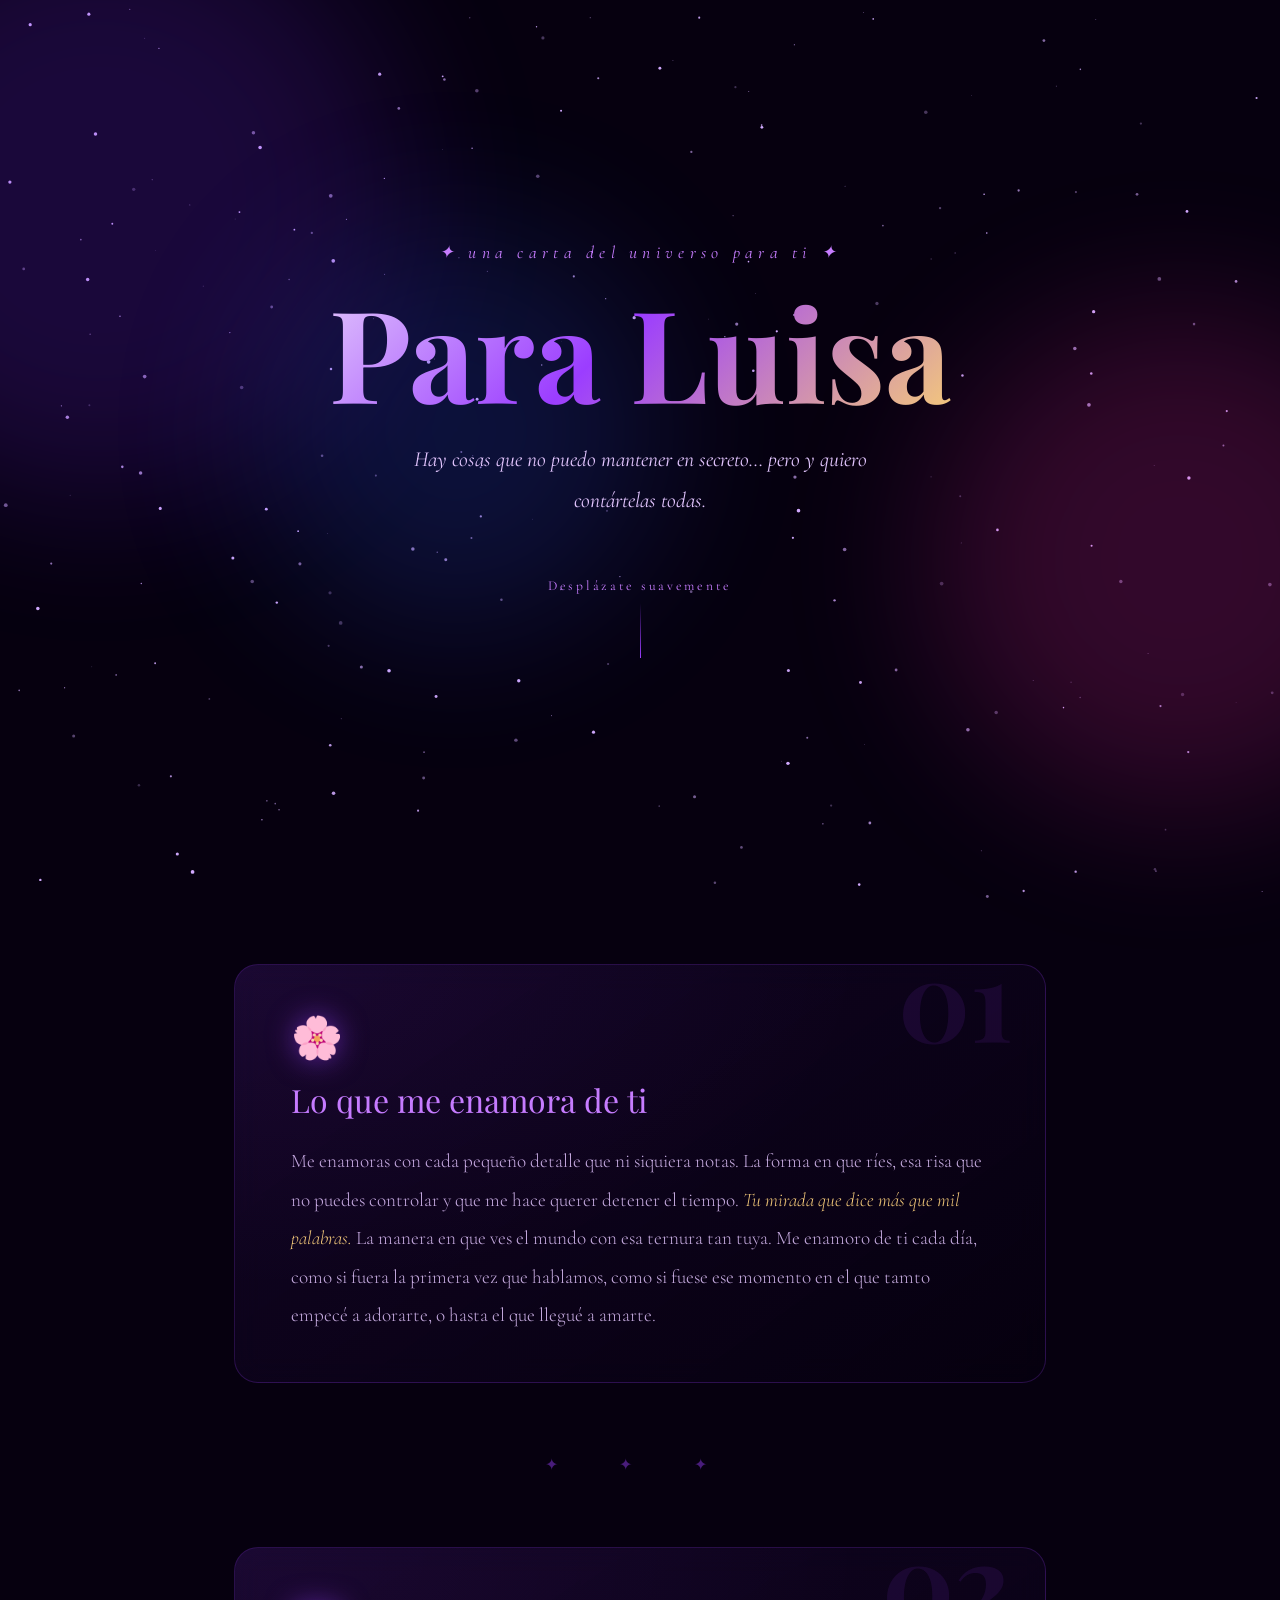
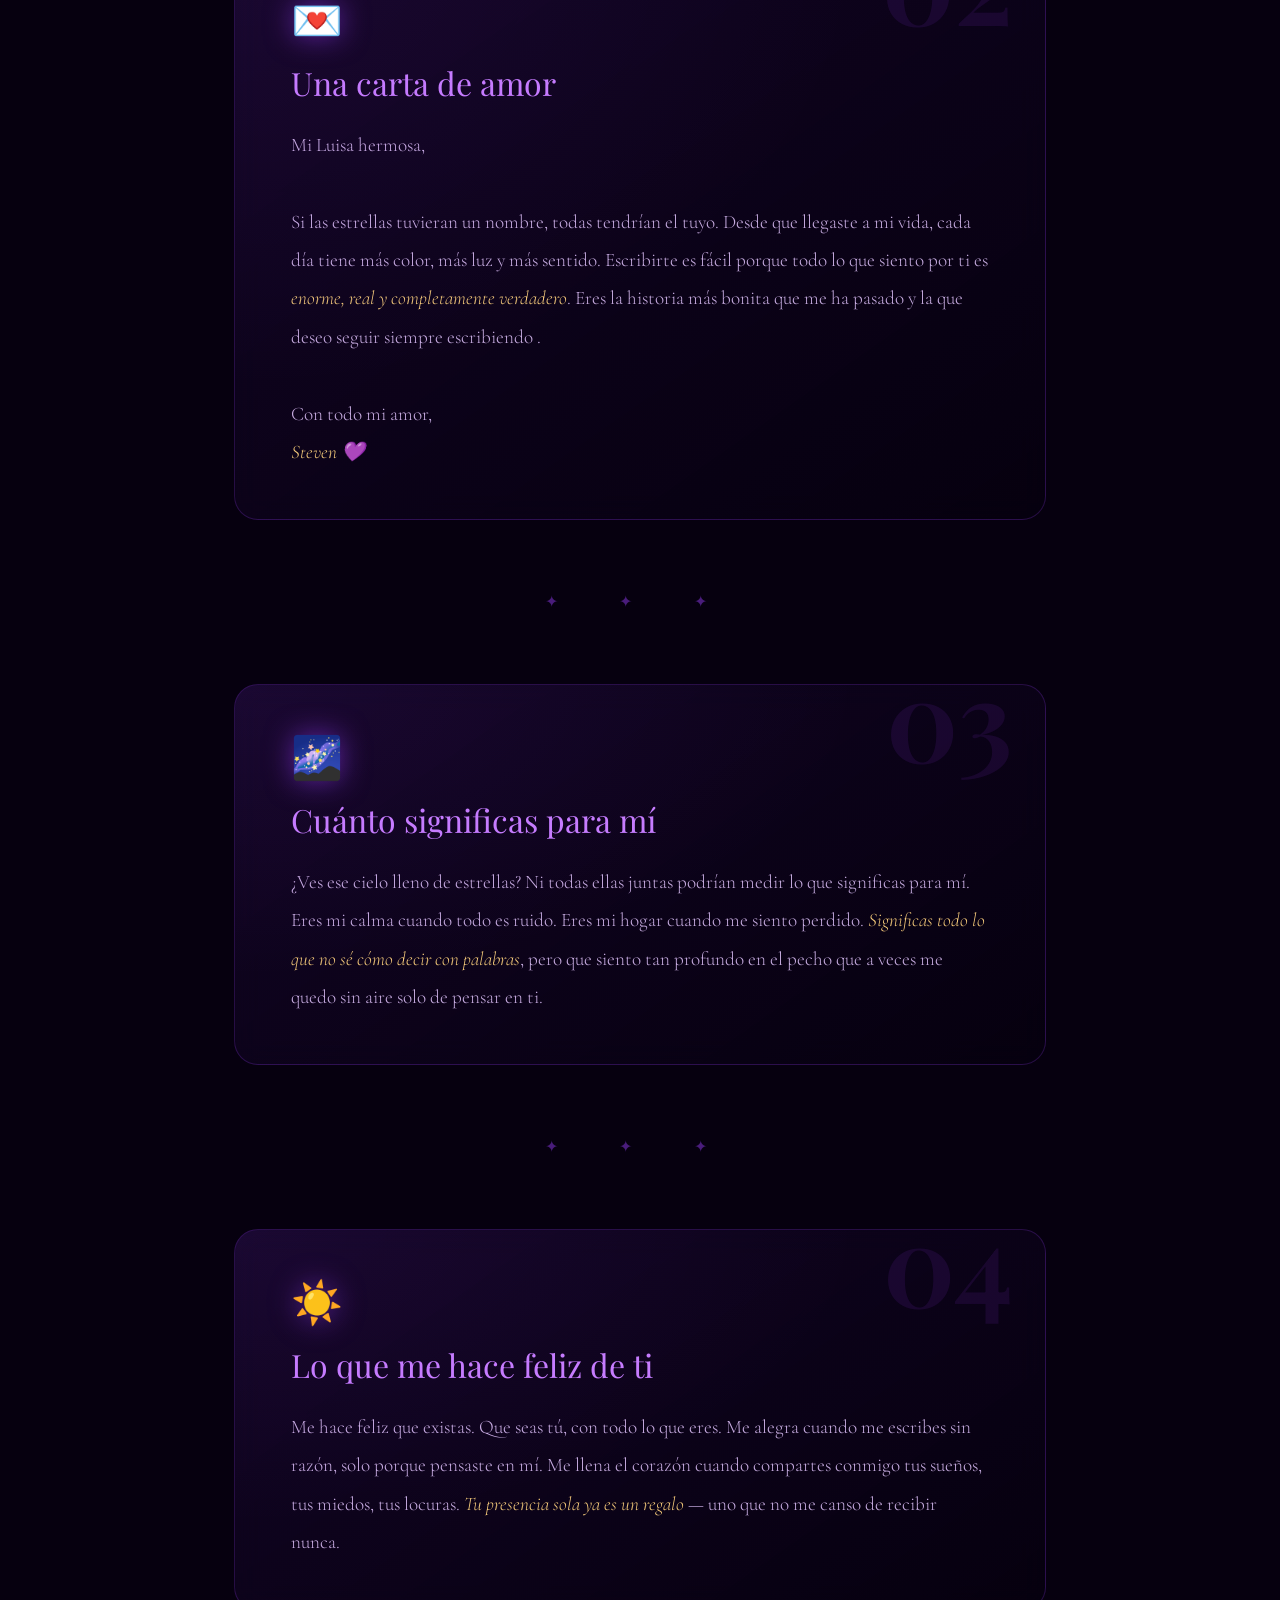
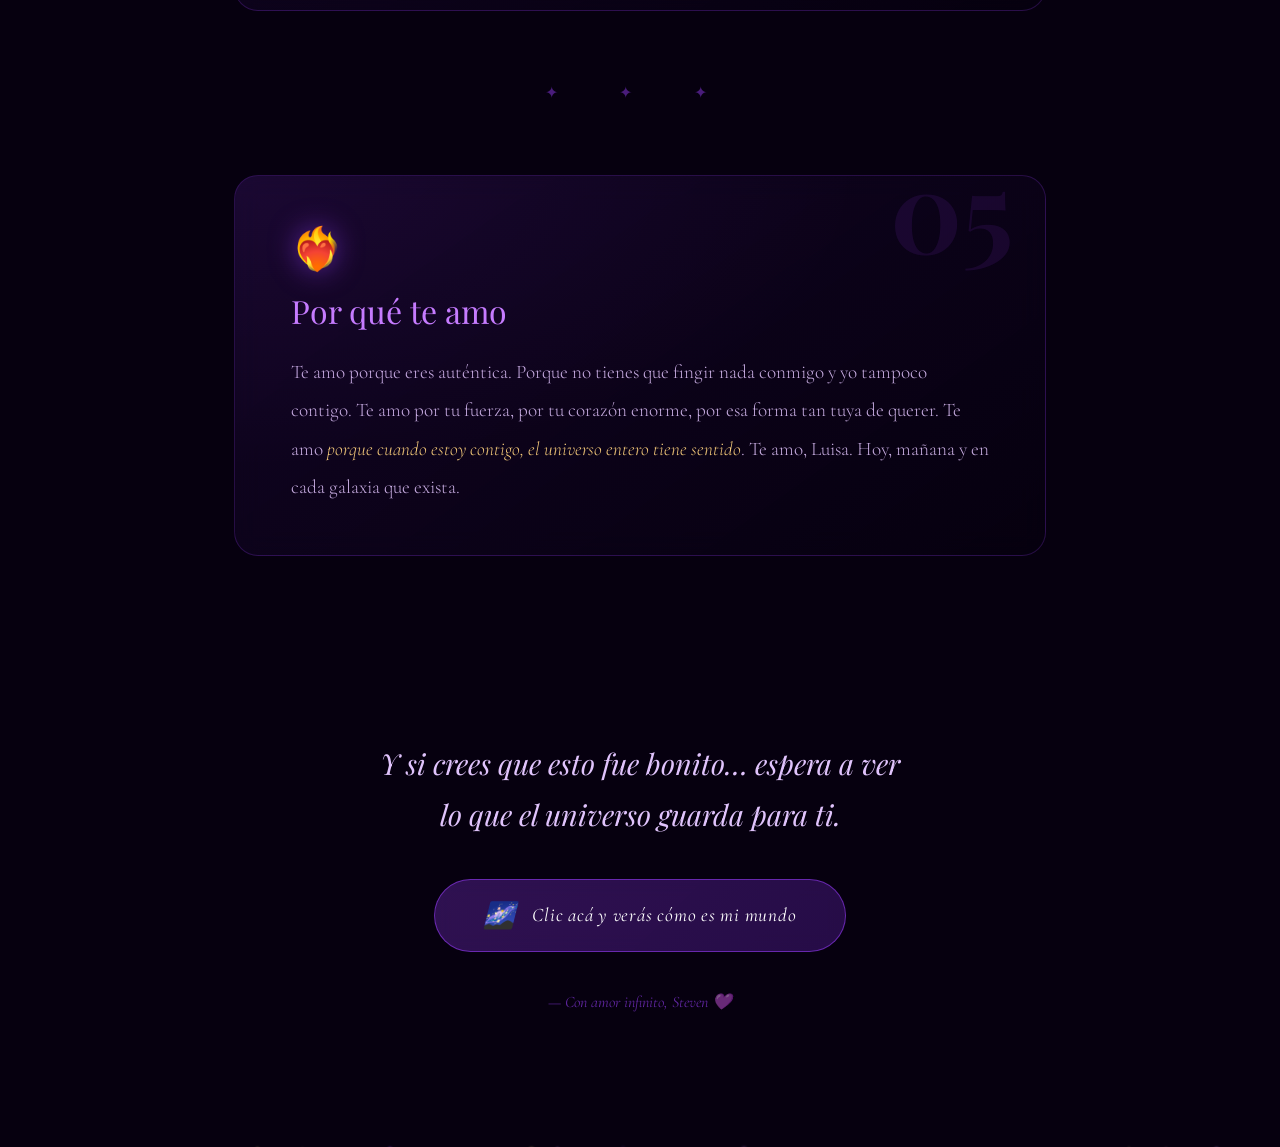
==== index.html @ 6d0cc4db "Rename index.html.html to index.html" ====
<!DOCTYPE html>
<html lang="es">
<head>
  <meta charset="UTF-8" />
  <meta name="viewport" content="width=device-width, initial-scale=1.0" />
  <title>Para Luisa 💜</title>
  <link href="https://fonts.googleapis.com/css2?family=Playfair+Display:ital,wght@0,400;0,700;1,400&family=Cormorant+Garamond:ital,wght@0,300;0,400;1,300;1,400&display=swap" rel="stylesheet" />
  <style>
    :root {
      --bg: #06000f;
      --purple-deep: #1a0035;
      --purple-mid: #5b1fa3;
      --purple-glow: #9b3dff;
      --purple-light: #c77dff;
      --stardust: #e0c3fc;
      --gold: #f4c97a;
      --white: #ffffff;
    }

    * { margin: 0; padding: 0; box-sizing: border-box; }
    html { scroll-behavior: smooth; }

    body {
      background: var(--bg);
      font-family: 'Cormorant Garamond', serif;
      color: var(--white);
      overflow-x: hidden;
    }

    #starfield {
      position: fixed;
      inset: 0;
      z-index: 0;
      pointer-events: none;
    }

    .nebula {
      position: fixed;
      border-radius: 50%;
      filter: blur(80px);
      opacity: 0.18;
      pointer-events: none;
      z-index: 0;
    }
    .nebula-1 { width: 600px; height: 600px; background: #7b2fff; top: -100px; left: -200px; }
    .nebula-2 { width: 500px; height: 500px; background: #ff2faa; bottom: 10%; right: -150px; }
    .nebula-3 { width: 400px; height: 400px; background: #2f5fff; bottom: 30%; left: 20%; }

    /* ── HERO ── */
    #hero {
      position: relative;
      z-index: 10;
      min-height: 100vh;
      display: flex;
      flex-direction: column;
      align-items: center;
      justify-content: center;
      text-align: center;
      padding: 2rem;
    }

    .hero-eyebrow {
      font-style: italic;
      font-size: clamp(0.9rem, 2vw, 1.1rem);
      color: var(--purple-light);
      letter-spacing: 0.3em;
      margin-bottom: 1.5rem;
      opacity: 0;
      animation: fadeUp 1s ease forwards 0.3s;
    }

    .hero-title {
      font-family: 'Playfair Display', serif;
      font-size: clamp(3.5rem, 12vw, 8rem);
      font-weight: 700;
      line-height: 1;
      background: linear-gradient(135deg, #e0c3fc 0%, #9b3dff 45%, #f4c97a 100%);
      -webkit-background-clip: text;
      -webkit-text-fill-color: transparent;
      background-clip: text;
      margin-bottom: 1.5rem;
      opacity: 0;
      animation: fadeUp 1s ease forwards 0.6s;
    }

    .hero-subtitle {
      font-size: clamp(1rem, 2.5vw, 1.35rem);
      font-style: italic;
      color: var(--stardust);
      max-width: 500px;
      line-height: 1.9;
      opacity: 0;
      animation: fadeUp 1s ease forwards 0.9s;
    }

    .scroll-hint {
      margin-top: 3.5rem;
      display: flex;
      flex-direction: column;
      align-items: center;
      gap: 0.6rem;
      opacity: 0;
      animation: fadeUp 1s ease forwards 1.4s;
      color: var(--purple-light);
      font-size: 0.85rem;
      letter-spacing: 0.2em;
    }
    .scroll-hint .line {
      width: 1px;
      height: 55px;
      background: linear-gradient(to bottom, transparent, var(--purple-glow));
      animation: linePulse 2s ease-in-out infinite;
    }
    @keyframes linePulse {
      0%, 100% { opacity: 0.5; transform: scaleY(1); }
      50% { opacity: 1; transform: scaleY(1.15); }
    }

    /* ── PASILLO ── */
    #hallway {
      position: relative;
      z-index: 10;
      padding: 4rem 1.5rem 6rem;
      max-width: 860px;
      margin: 0 auto;
      display: flex;
      flex-direction: column;
      gap: 4.5rem;
    }

    .card-wrapper {
      opacity: 0;
      transform: translateY(60px);
      transition: opacity 0.85s ease, transform 0.85s ease;
    }
    .card-wrapper.visible { opacity: 1; transform: translateY(0); }

    .card {
      position: relative;
      background: linear-gradient(145deg, rgba(91,31,163,0.14), rgba(6,0,15,0.85));
      border: 1px solid rgba(155,61,255,0.22);
      border-radius: 24px;
      padding: 3rem 3.5rem 3rem;
      backdrop-filter: blur(14px);
      overflow: hidden;
      transition: transform 0.4s ease, box-shadow 0.4s ease;
    }
    .card:hover {
      transform: translateY(-7px);
      box-shadow: 0 24px 64px rgba(155,61,255,0.22);
    }
    .card::before {
      content: '';
      position: absolute;
      inset: 0;
      background: radial-gradient(ellipse at top left, rgba(155,61,255,0.07), transparent 55%);
      pointer-events: none;
    }

    .card-number {
      font-family: 'Playfair Display', serif;
      font-size: 7rem;
      font-weight: 700;
      color: rgba(155,61,255,0.1);
      position: absolute;
      top: -1.5rem;
      right: 2rem;
      line-height: 1;
      user-select: none;
    }

    .card-icon {
      font-size: 2.6rem;
      margin-bottom: 1rem;
      display: block;
      filter: drop-shadow(0 0 14px rgba(155,61,255,0.55));
    }

    .card-title {
      font-family: 'Playfair Display', serif;
      font-size: clamp(1.4rem, 4vw, 2rem);
      font-weight: 400;
      color: var(--purple-light);
      margin-bottom: 1.4rem;
      line-height: 1.25;
    }

    .card-body {
      font-size: clamp(1rem, 2.5vw, 1.2rem);
      font-weight: 300;
      line-height: 2;
      color: rgba(224,195,252,0.88);
    }
    .card-body em {
      font-style: italic;
      color: var(--gold);
    }

    /* separador */
    .star-sep {
      text-align: center;
      font-size: 1rem;
      color: rgba(155,61,255,0.45);
      letter-spacing: 1.8rem;
      opacity: 0;
      transition: opacity 0.9s ease;
    }
    .star-sep.visible { opacity: 1; }

    /* ── PORTAL ── */
    #portal {
      position: relative;
      z-index: 10;
      min-height: 55vh;
      display: flex;
      flex-direction: column;
      align-items: center;
      justify-content: center;
      text-align: center;
      padding: 4rem 2rem 7rem;
      gap: 2.5rem;
    }

    .portal-tagline {
      font-family: 'Playfair Display', serif;
      font-size: clamp(1.2rem, 3.5vw, 1.8rem);
      font-style: italic;
      color: var(--stardust);
      max-width: 520px;
      line-height: 1.75;
      opacity: 0;
      transition: opacity 0.9s ease, transform 0.9s ease;
      transform: translateY(24px);
    }
    .portal-tagline.visible { opacity: 1; transform: translateY(0); }

    .portal-btn {
      display: inline-flex;
      align-items: center;
      gap: 1rem;
      padding: 1.25rem 3rem;
      background: linear-gradient(135deg, rgba(155,61,255,0.28), rgba(91,31,163,0.38));
      border: 1.5px solid rgba(155,61,255,0.55);
      border-radius: 100px;
      color: var(--white);
      font-family: 'Cormorant Garamond', serif;
      font-size: 1.2rem;
      font-style: italic;
      letter-spacing: 0.04em;
      text-decoration: none;
      backdrop-filter: blur(10px);
      cursor: pointer;
      position: relative;
      overflow: hidden;
      opacity: 0;
      transition: opacity 0.9s ease 0.3s, transform 0.9s ease 0.3s, box-shadow 0.4s ease;
      transform: translateY(24px);
    }
    .portal-btn.visible {
      opacity: 1;
      transform: translateY(0);
    }
    .portal-btn:hover {
      box-shadow: 0 0 48px rgba(155,61,255,0.5), 0 0 90px rgba(155,61,255,0.18);
      border-color: rgba(199,125,255,0.85);
      transform: scale(1.04);
    }
    .portal-btn .icon {
      font-size: 1.6rem;
      animation: floatIcon 3s ease-in-out infinite;
    }
    @keyframes floatIcon {
      0%, 100% { transform: translateY(0); }
      50% { transform: translateY(-5px); }
    }

    .firma {
      font-style: italic;
      font-size: 1rem;
      color: rgba(155,61,255,0.6);
      opacity: 0;
      transition: opacity 0.9s ease 0.6s;
    }
    .firma.visible { opacity: 1; }

    /* ── ANIMATIONS ── */
    @keyframes fadeUp {
      from { opacity: 0; transform: translateY(24px); }
      to   { opacity: 1; transform: translateY(0); }
    }

    /* partículas */
    .particle {
      position: fixed;
      pointer-events: none;
      z-index: 1;
      border-radius: 50%;
      animation: rise linear infinite;
    }
    @keyframes rise {
      0%   { transform: translateY(110vh) rotate(0deg);   opacity: 0; }
      8%   { opacity: 0.8; }
      90%  { opacity: 0.4; }
      100% { transform: translateY(-10vh) rotate(540deg); opacity: 0; }
    }

    @media (max-width: 600px) {
      .card { padding: 2rem 1.6rem; }
      .card-number { font-size: 4.5rem; }
    }
  </style>
</head>
<body>

  <canvas id="starfield"></canvas>
  <div class="nebula nebula-1"></div>
  <div class="nebula nebula-2"></div>
  <div class="nebula nebula-3"></div>

  <!-- HERO -->
  <section id="hero">
    <p class="hero-eyebrow">✦ una carta del universo para ti ✦</p>
    <h1 class="hero-title">Para Luisa</h1>
    <p class="hero-subtitle">Hay cosas que no puedo mantener en secreto… pero y quiero contártelas todas.</p>
    <div class="scroll-hint">
      <span>Desplázate suavemente</span>
      <div class="line"></div>
    </div>
  </section>

  <!-- PASILLO DE CARTITAS -->
  <section id="hallway">

    <div class="card-wrapper">
      <div class="card">
        <span class="card-number">01</span>
        <span class="card-icon">🌸</span>
        <h2 class="card-title">Lo que me enamora de ti</h2>
        <p class="card-body">
          Me enamoras con cada pequeño detalle que ni siquiera notas. La forma en que ríes, esa risa que no puedes controlar y que me hace querer detener el tiempo. <em>Tu mirada que dice más que mil palabras.</em> La manera en que ves el mundo con esa ternura tan tuya. Me enamoro de ti cada día, como si fuera la primera vez que hablamos, como si fuese ese momento en el que tamto empecé a adorarte, o hasta el que llegué a amarte.
        </p>
      </div>
    </div>

    <div class="star-sep">✦ ✦ ✦</div>

    <div class="card-wrapper">
      <div class="card">
        <span class="card-number">02</span>
        <span class="card-icon">💌</span>
        <h2 class="card-title">Una carta de amor</h2>
        <p class="card-body">
          Mi Luisa hermosa,<br><br>
          Si las estrellas tuvieran un nombre, todas tendrían el tuyo. Desde que llegaste a mi vida, cada día tiene más color, más luz y más sentido. Escribirte es fácil porque todo lo que siento por ti es <em>enorme, real y completamente verdadero</em>. Eres la historia más bonita que me ha pasado y la que deseo seguir siempre escribiendo .
          <br><br>
          Con todo mi amor,<br>
          <em>Steven 💜</em>
        </p>
      </div>
    </div>

    <div class="star-sep">✦ ✦ ✦</div>

    <div class="card-wrapper">
      <div class="card">
        <span class="card-number">03</span>
        <span class="card-icon">🌌</span>
        <h2 class="card-title">Cuánto significas para mí</h2>
        <p class="card-body">
          ¿Ves ese cielo lleno de estrellas? Ni todas ellas juntas podrían medir lo que significas para mí. Eres mi calma cuando todo es ruido. Eres mi hogar cuando me siento perdido. <em>Significas todo lo que no sé cómo decir con palabras</em>, pero que siento tan profundo en el pecho que a veces me quedo sin aire solo de pensar en ti.
        </p>
      </div>
    </div>

    <div class="star-sep">✦ ✦ ✦</div>

    <div class="card-wrapper">
      <div class="card">
        <span class="card-number">04</span>
        <span class="card-icon">☀️</span>
        <h2 class="card-title">Lo que me hace feliz de ti</h2>
        <p class="card-body">
          Me hace feliz que existas. Que seas tú, con todo lo que eres. Me alegra cuando me escribes sin razón, solo porque pensaste en mí. Me llena el corazón cuando compartes conmigo tus sueños, tus miedos, tus locuras. <em>Tu presencia sola ya es un regalo</em> — uno que no me canso de recibir nunca.
        </p>
      </div>
    </div>

    <div class="star-sep">✦ ✦ ✦</div>

    <div class="card-wrapper">
      <div class="card">
        <span class="card-number">05</span>
        <span class="card-icon">❤️‍🔥</span>
        <h2 class="card-title">Por qué te amo</h2>
        <p class="card-body">
          Te amo porque eres auténtica. Porque no tienes que fingir nada conmigo y yo tampoco contigo. Te amo por tu fuerza, por tu corazón enorme, por esa forma tan tuya de querer. Te amo <em>porque cuando estoy contigo, el universo entero tiene sentido</em>. Te amo, Luisa. Hoy, mañana y en cada galaxia que exista.
        </p>
      </div>
    </div>

  </section>

  <!-- PORTAL AL INDEX -->
  <section id="portal">
    <p class="portal-tagline">Y si crees que esto fue bonito… espera a ver lo que el universo guarda para ti.</p>
    <a href="index.html" class="portal-btn">
      <span class="icon">🌌</span>
      <span>Clic acá y verás cómo es mi mundo</span>
    </a>
    <p class="firma">— Con amor infinito, Steven 💜</p>
  </section>

  <script>
    // ── STARFIELD CANVAS ──
    const canvas = document.getElementById('starfield');
    const ctx = canvas.getContext('2d');

    function resize() { canvas.width = window.innerWidth; canvas.height = window.innerHeight; }
    resize();
    window.addEventListener('resize', resize);

    const stars = Array.from({ length: 230 }, () => ({
      x: Math.random() * window.innerWidth,
      y: Math.random() * window.innerHeight,
      r: Math.random() * 1.6 + 0.3,
      speed: Math.random() * 0.006 + 0.002,
      phase: Math.random() * Math.PI * 2
    }));

    function draw(t) {
      ctx.clearRect(0, 0, canvas.width, canvas.height);
      stars.forEach(s => {
        const a = 0.25 + 0.75 * Math.abs(Math.sin(t * 0.001 * s.speed * 160 + s.phase));
        ctx.beginPath();
        ctx.arc(s.x, s.y, s.r, 0, Math.PI * 2);
        ctx.fillStyle = `rgba(210,170,255,${a})`;
        ctx.fill();
      });
      requestAnimationFrame(draw);
    }
    requestAnimationFrame(draw);

    // ── PARTÍCULAS ──
    const colors = ['rgba(155,61,255,0.55)', 'rgba(199,125,255,0.45)', 'rgba(244,201,122,0.35)', 'rgba(255,100,200,0.3)'];
    for (let i = 0; i < 20; i++) {
      const p = document.createElement('div');
      p.className = 'particle';
      const sz = Math.random() * 4 + 1.5;
      p.style.cssText = `width:${sz}px;height:${sz}px;left:${Math.random()*100}vw;background:${colors[i%4]};animation-duration:${Math.random()*18+14}s;animation-delay:${Math.random()*18}s;filter:blur(${Math.random()*1.5}px)`;
      document.body.appendChild(p);
    }

    // ── SCROLL REVEAL ──
    const io = new IntersectionObserver(entries => {
      entries.forEach(e => { if (e.isIntersecting) e.target.classList.add('visible'); });
    }, { threshold: 0.15 });

    document.querySelectorAll('.card-wrapper, .star-sep').forEach(el => io.observe(el));

    const portalIo = new IntersectionObserver(entries => {
      entries.forEach(e => {
        if (e.isIntersecting) {
          document.querySelectorAll('.portal-tagline, .portal-btn, .firma').forEach(el => el.classList.add('visible'));
        }
      });
    }, { threshold: 0.2 });
    portalIo.observe(document.getElementById('portal'));

    // ── SHOOTING STARS ──
    function shoot() {
      const el = document.createElement('div');
      const len = 80 + Math.random() * 80;
      el.style.cssText = `position:fixed;top:${Math.random()*45}vh;left:${75+Math.random()*25}vw;width:${len}px;height:1px;background:linear-gradient(to left,rgba(255,255,255,0.9),transparent);z-index:2;pointer-events:none;border-radius:1px;transform:rotate(${-15-Math.random()*20}deg);opacity:0;transition:transform 0.9s ease,opacity 0.9s ease`;
      document.body.appendChild(el);
      requestAnimationFrame(() => {
        el.style.opacity = '1';
        el.style.transform += ' translateX(-55vw)';
        setTimeout(() => { el.style.opacity = '0'; setTimeout(() => el.remove(), 600); }, 700);
      });
    }
    setInterval(shoot, 5500);
  </script>
</body>
</html>
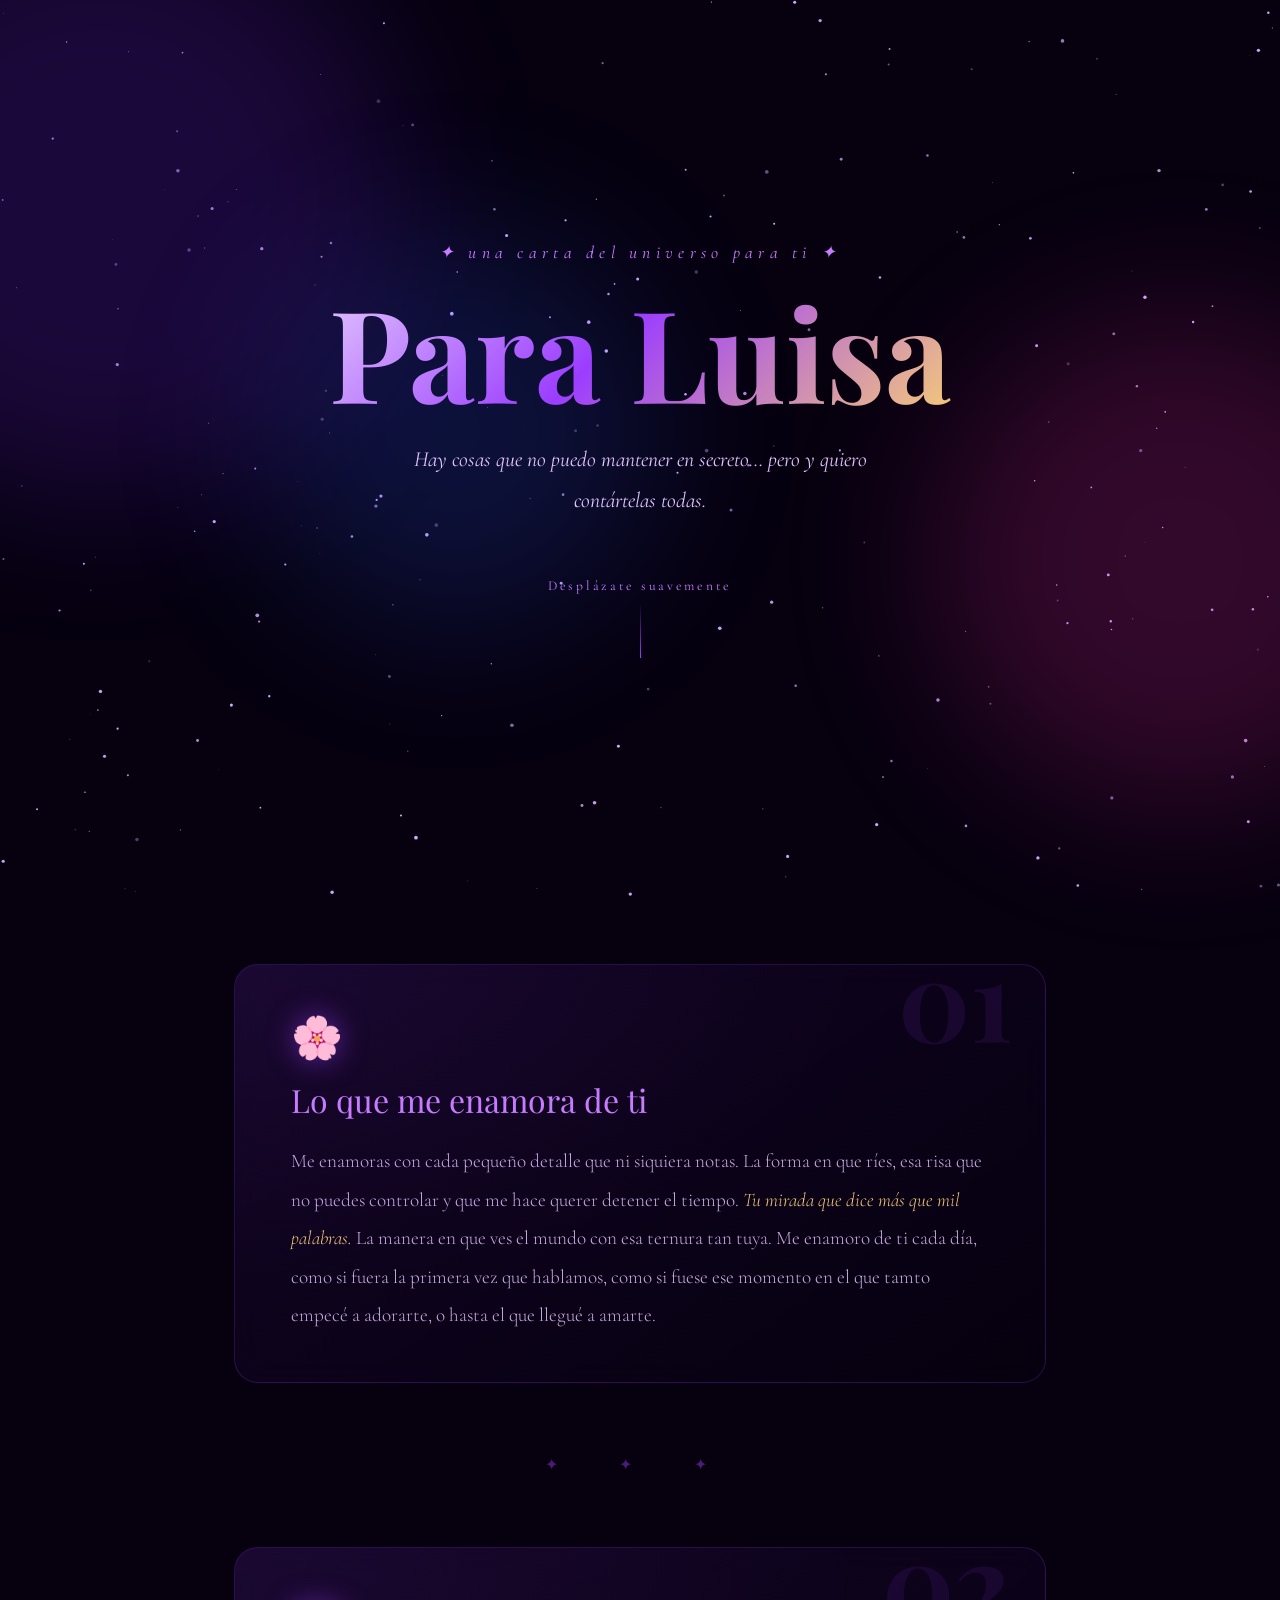
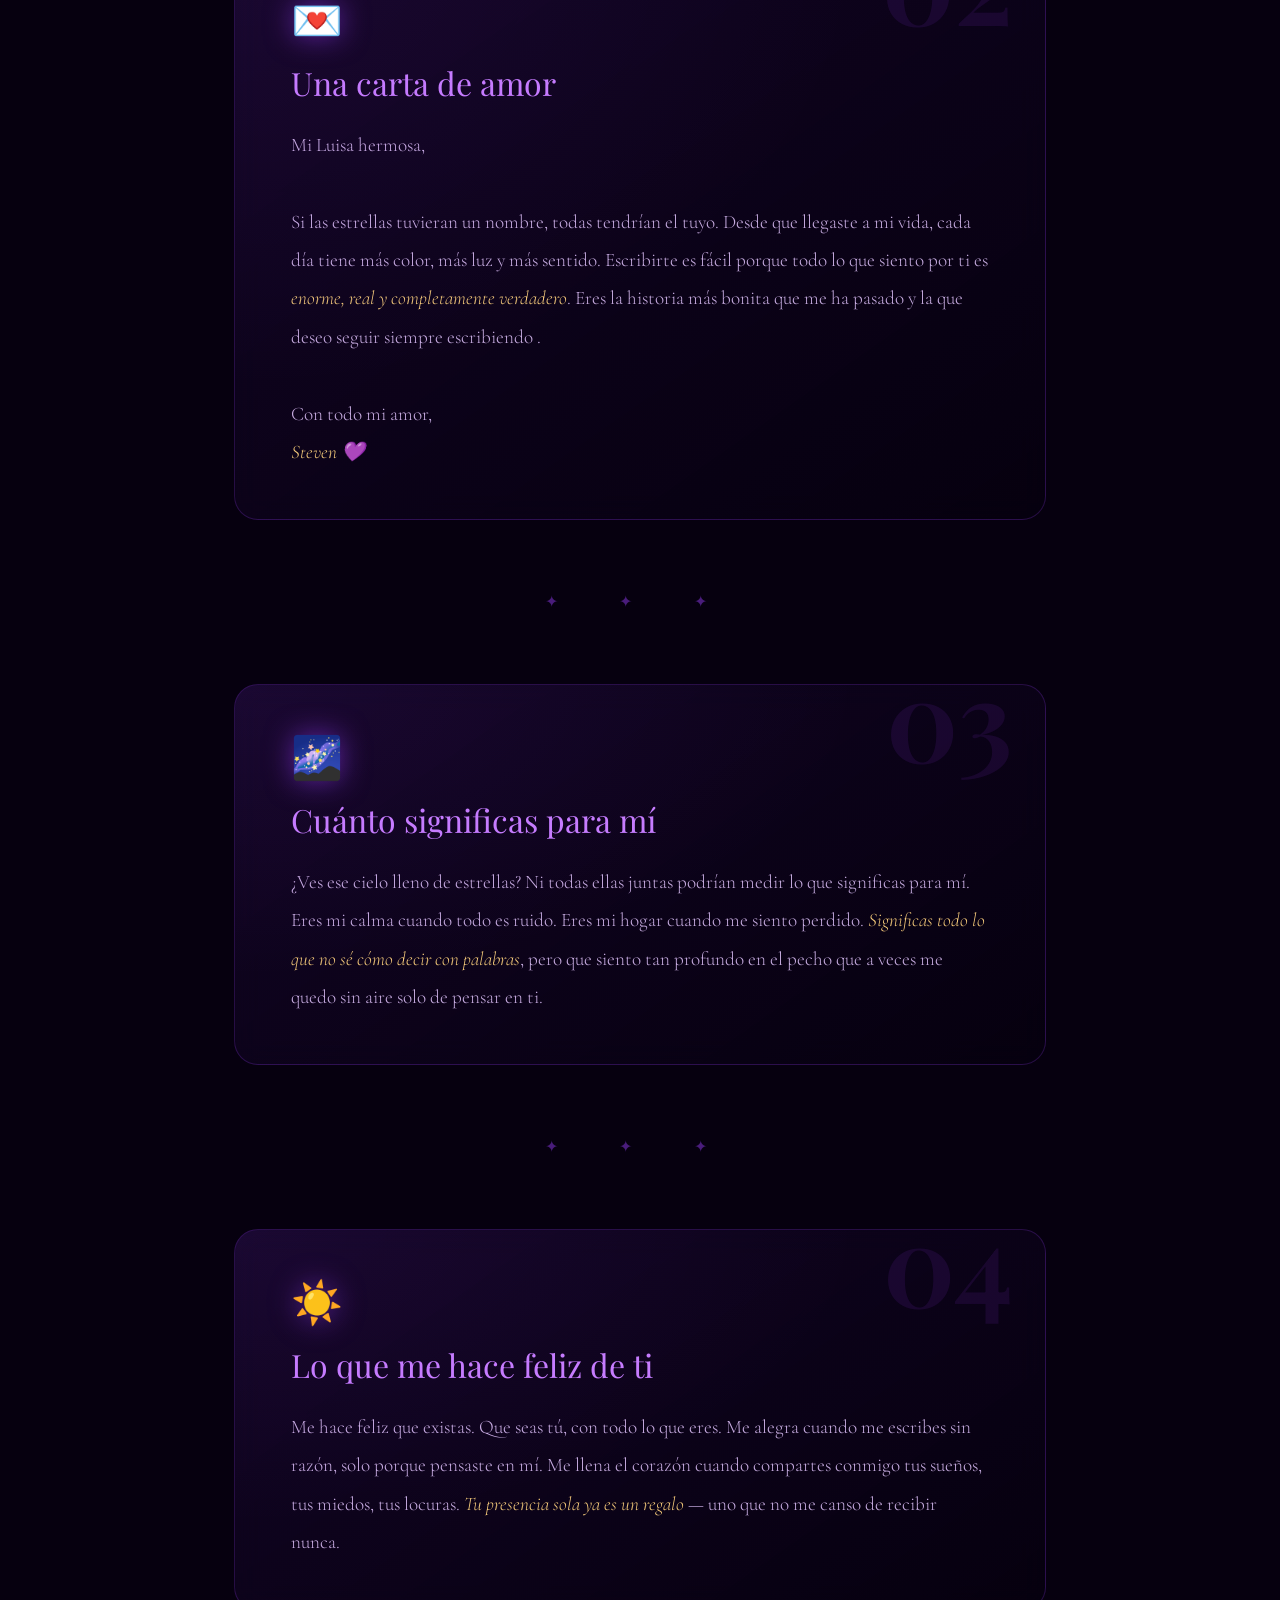
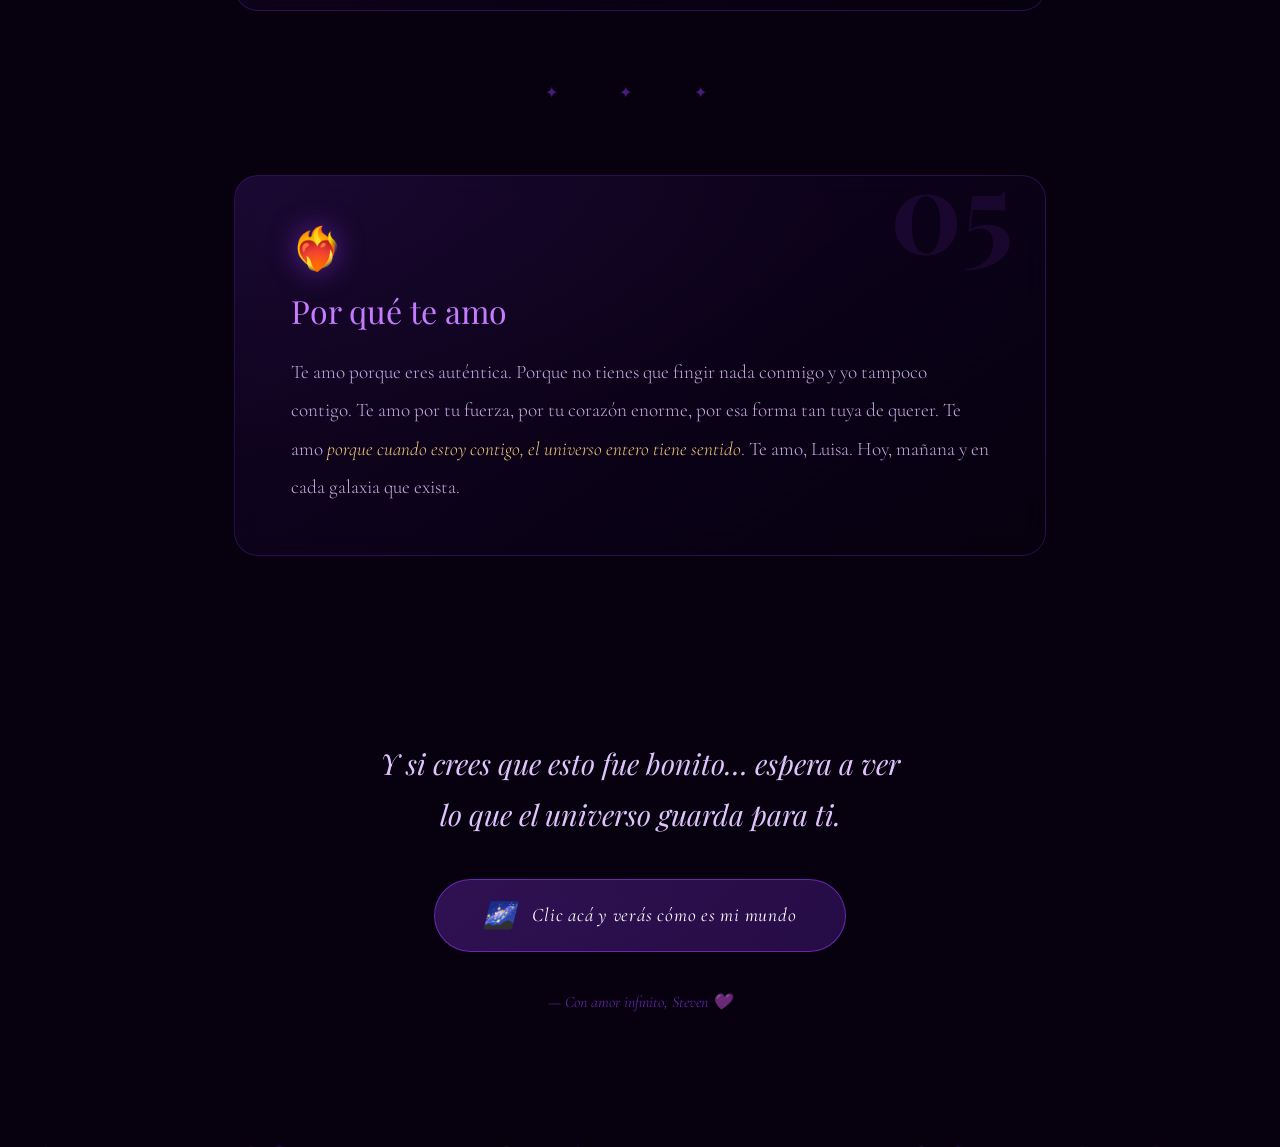
==== commit 2b48e2b4: "Update link in portal section to Galaxia.html" ====
--- a/index.html
+++ b/index.html
@@ -403,7 +403,7 @@
   <!-- PORTAL AL INDEX -->
   <section id="portal">
     <p class="portal-tagline">Y si crees que esto fue bonito… espera a ver lo que el universo guarda para ti.</p>
-    <a href="index.html" class="portal-btn">
+    <a href="Galaxia.html" class="portal-btn">
       <span class="icon">🌌</span>
       <span>Clic acá y verás cómo es mi mundo</span>
     </a>
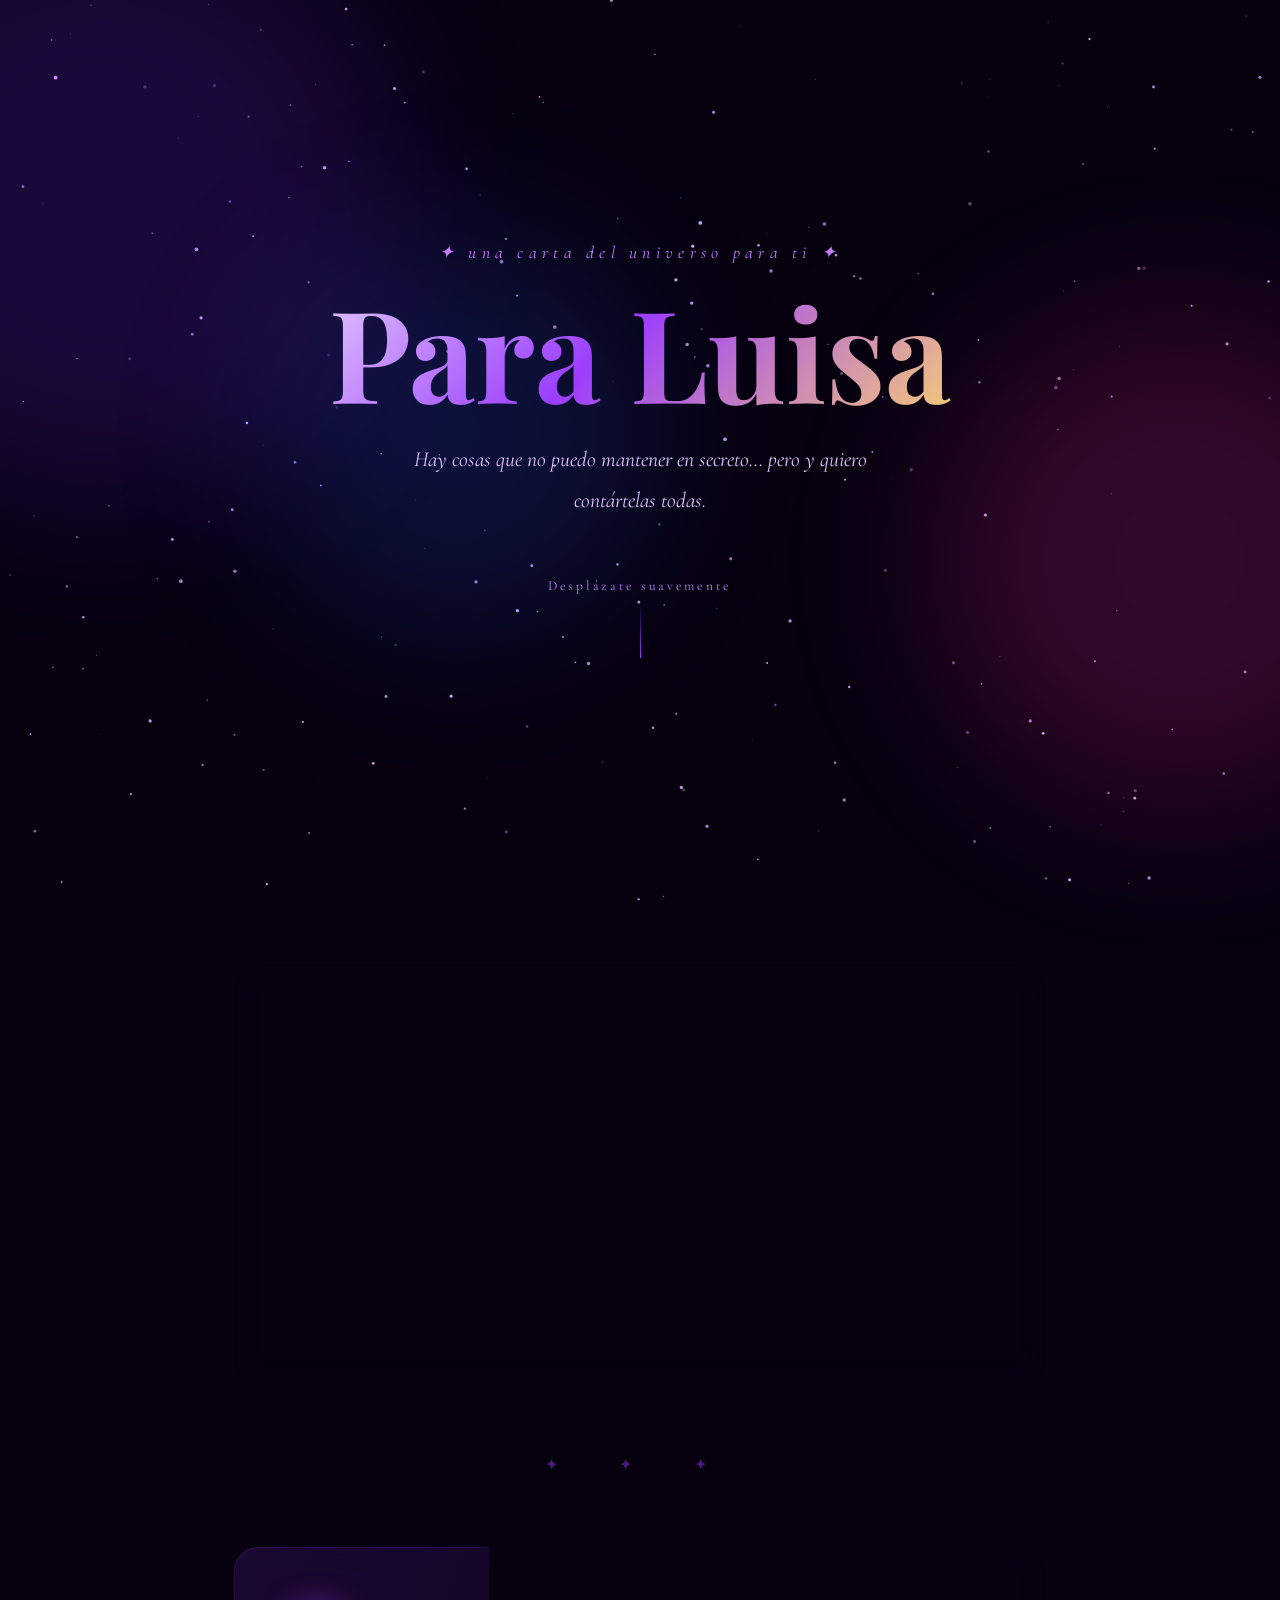
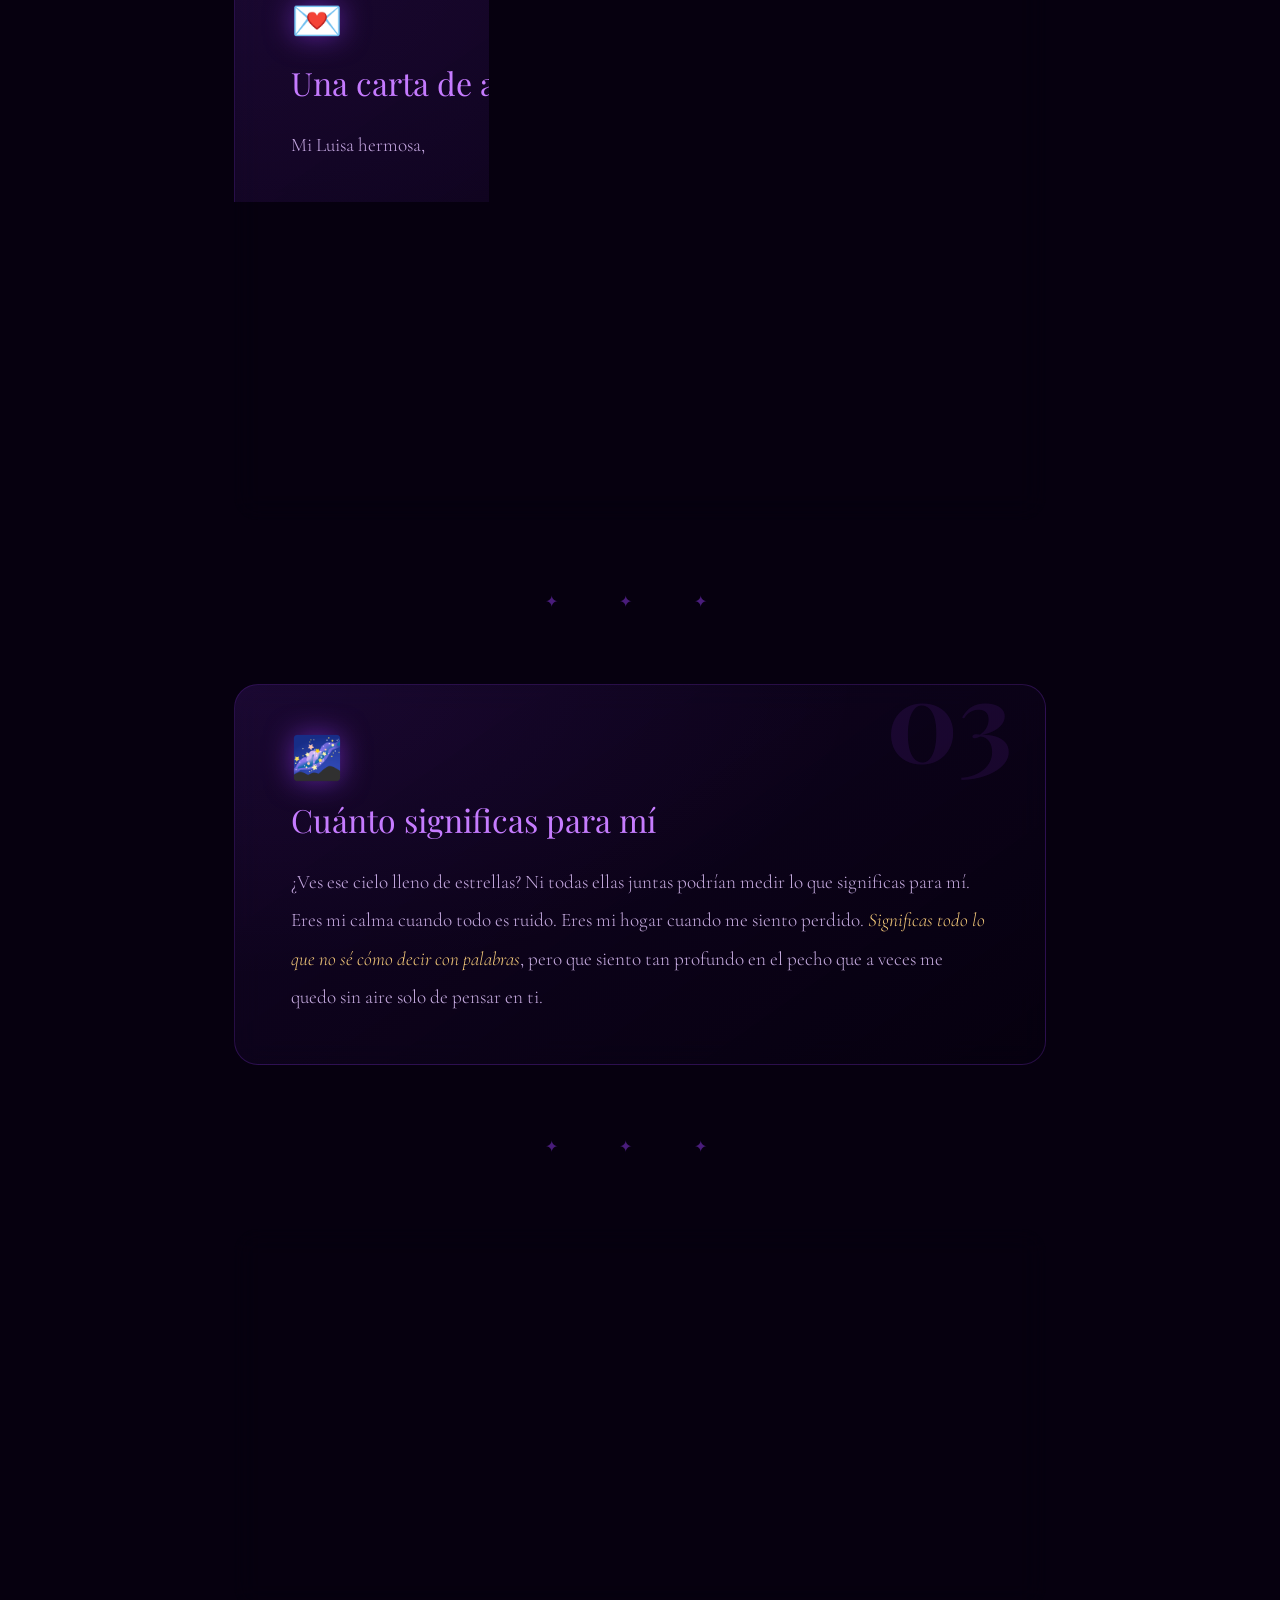
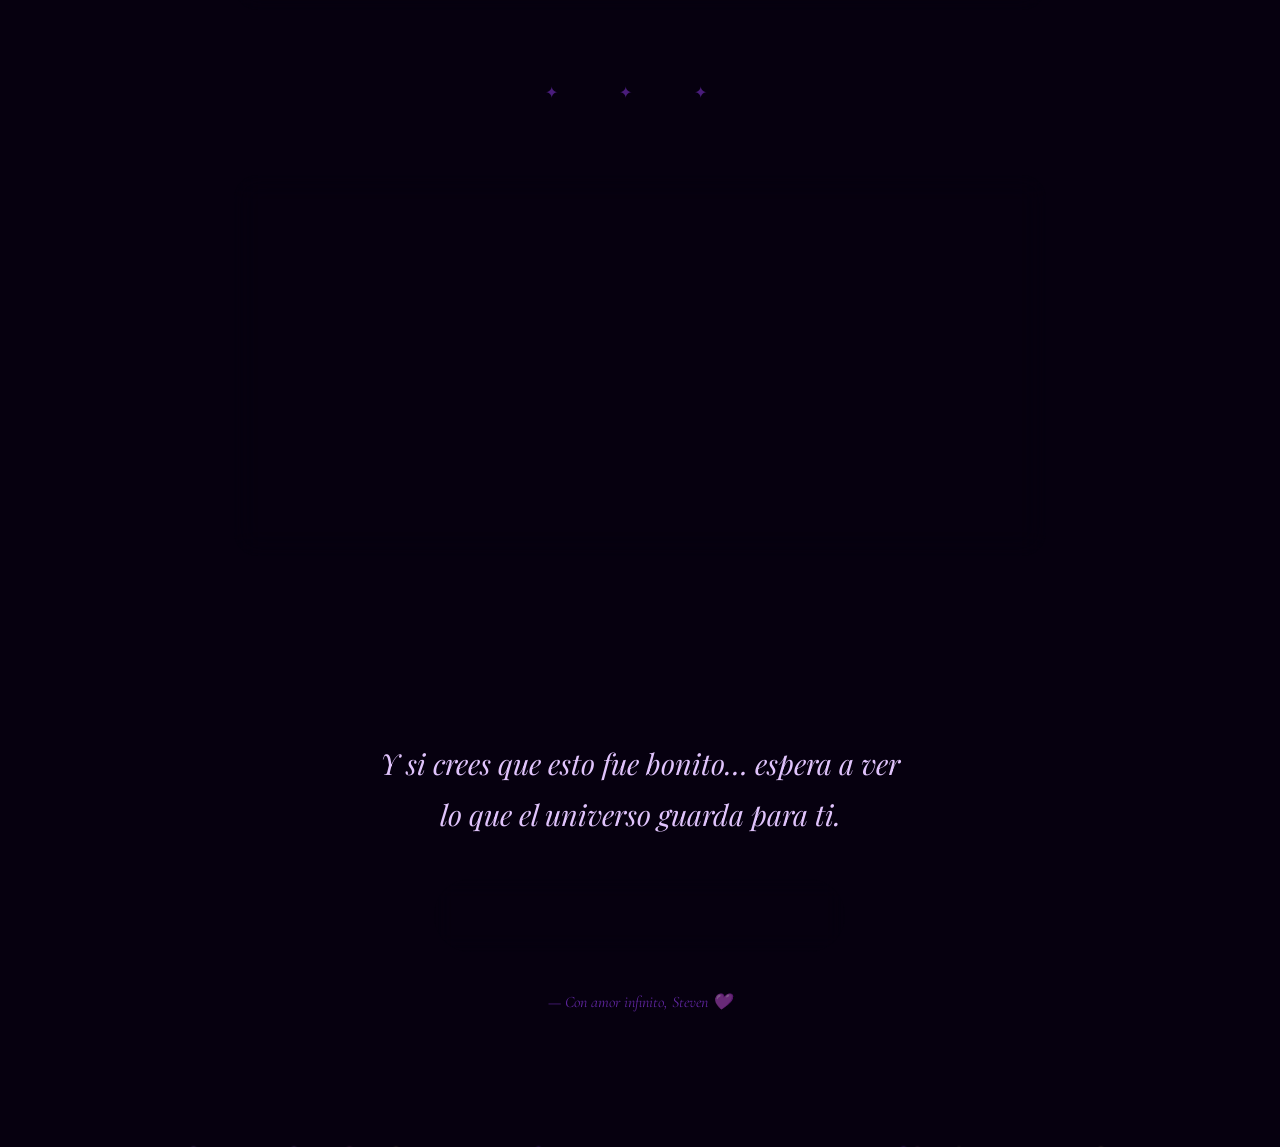
==== commit 604943da: "Update link to Galaxia.html with full URL" ====
--- a/index.html
+++ b/index.html
@@ -403,7 +403,7 @@
   <!-- PORTAL AL INDEX -->
   <section id="portal">
     <p class="portal-tagline">Y si crees que esto fue bonito… espera a ver lo que el universo guarda para ti.</p>
-    <a href="Galaxia.html" class="portal-btn">
+    <a href="https://Asksmy.github.io/To-my-gf/Galaxia.html" class="portal-btn">
       <span class="icon">🌌</span>
       <span>Clic acá y verás cómo es mi mundo</span>
     </a>
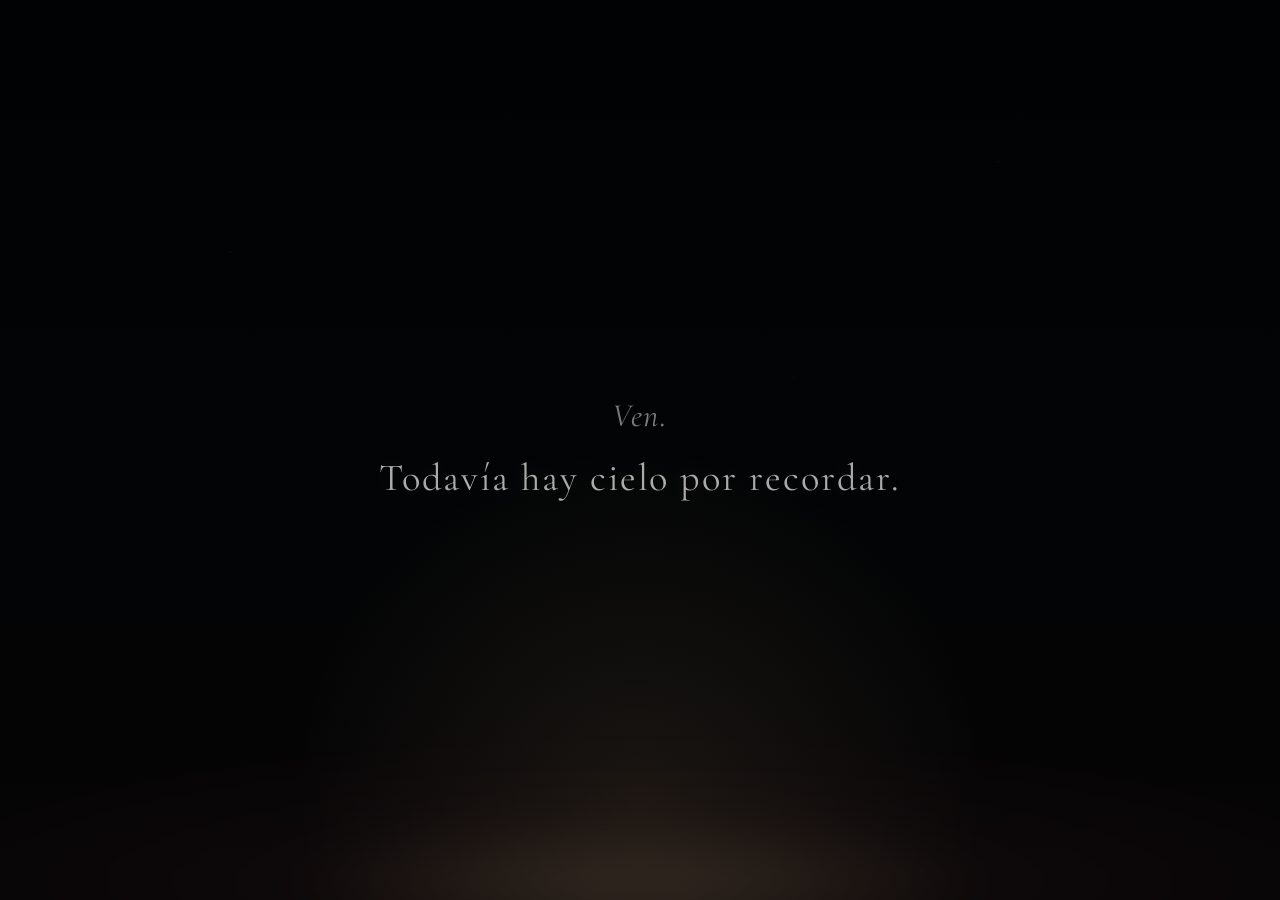
==== commit f607b72d: "Update second month experience" ====
--- a/index.html
+++ b/index.html
@@ -1,484 +1,56 @@
 <!DOCTYPE html>
 <html lang="es">
 <head>
-  <meta charset="UTF-8" />
-  <meta name="viewport" content="width=device-width, initial-scale=1.0" />
-  <title>Para Luisa 💜</title>
-  <link href="https://fonts.googleapis.com/css2?family=Playfair+Display:ital,wght@0,400;0,700;1,400&family=Cormorant+Garamond:ital,wght@0,300;0,400;1,300;1,400&display=swap" rel="stylesheet" />
-  <style>
-    :root {
-      --bg: #06000f;
-      --purple-deep: #1a0035;
-      --purple-mid: #5b1fa3;
-      --purple-glow: #9b3dff;
-      --purple-light: #c77dff;
-      --stardust: #e0c3fc;
-      --gold: #f4c97a;
-      --white: #ffffff;
-    }
-
-    * { margin: 0; padding: 0; box-sizing: border-box; }
-    html { scroll-behavior: smooth; }
-
-    body {
-      background: var(--bg);
-      font-family: 'Cormorant Garamond', serif;
-      color: var(--white);
-      overflow-x: hidden;
-    }
-
-    #starfield {
-      position: fixed;
-      inset: 0;
-      z-index: 0;
-      pointer-events: none;
-    }
-
-    .nebula {
-      position: fixed;
-      border-radius: 50%;
-      filter: blur(80px);
-      opacity: 0.18;
-      pointer-events: none;
-      z-index: 0;
-    }
-    .nebula-1 { width: 600px; height: 600px; background: #7b2fff; top: -100px; left: -200px; }
-    .nebula-2 { width: 500px; height: 500px; background: #ff2faa; bottom: 10%; right: -150px; }
-    .nebula-3 { width: 400px; height: 400px; background: #2f5fff; bottom: 30%; left: 20%; }
-
-    /* ── HERO ── */
-    #hero {
-      position: relative;
-      z-index: 10;
-      min-height: 100vh;
-      display: flex;
-      flex-direction: column;
-      align-items: center;
-      justify-content: center;
-      text-align: center;
-      padding: 2rem;
-    }
-
-    .hero-eyebrow {
-      font-style: italic;
-      font-size: clamp(0.9rem, 2vw, 1.1rem);
-      color: var(--purple-light);
-      letter-spacing: 0.3em;
-      margin-bottom: 1.5rem;
-      opacity: 0;
-      animation: fadeUp 1s ease forwards 0.3s;
-    }
-
-    .hero-title {
-      font-family: 'Playfair Display', serif;
-      font-size: clamp(3.5rem, 12vw, 8rem);
-      font-weight: 700;
-      line-height: 1;
-      background: linear-gradient(135deg, #e0c3fc 0%, #9b3dff 45%, #f4c97a 100%);
-      -webkit-background-clip: text;
-      -webkit-text-fill-color: transparent;
-      background-clip: text;
-      margin-bottom: 1.5rem;
-      opacity: 0;
-      animation: fadeUp 1s ease forwards 0.6s;
-    }
-
-    .hero-subtitle {
-      font-size: clamp(1rem, 2.5vw, 1.35rem);
-      font-style: italic;
-      color: var(--stardust);
-      max-width: 500px;
-      line-height: 1.9;
-      opacity: 0;
-      animation: fadeUp 1s ease forwards 0.9s;
-    }
-
-    .scroll-hint {
-      margin-top: 3.5rem;
-      display: flex;
-      flex-direction: column;
-      align-items: center;
-      gap: 0.6rem;
-      opacity: 0;
-      animation: fadeUp 1s ease forwards 1.4s;
-      color: var(--purple-light);
-      font-size: 0.85rem;
-      letter-spacing: 0.2em;
-    }
-    .scroll-hint .line {
-      width: 1px;
-      height: 55px;
-      background: linear-gradient(to bottom, transparent, var(--purple-glow));
-      animation: linePulse 2s ease-in-out infinite;
-    }
-    @keyframes linePulse {
-      0%, 100% { opacity: 0.5; transform: scaleY(1); }
-      50% { opacity: 1; transform: scaleY(1.15); }
-    }
-
-    /* ── PASILLO ── */
-    #hallway {
-      position: relative;
-      z-index: 10;
-      padding: 4rem 1.5rem 6rem;
-      max-width: 860px;
-      margin: 0 auto;
-      display: flex;
-      flex-direction: column;
-      gap: 4.5rem;
-    }
-
-    .card-wrapper {
-      opacity: 0;
-      transform: translateY(60px);
-      transition: opacity 0.85s ease, transform 0.85s ease;
-    }
-    .card-wrapper.visible { opacity: 1; transform: translateY(0); }
-
-    .card {
-      position: relative;
-      background: linear-gradient(145deg, rgba(91,31,163,0.14), rgba(6,0,15,0.85));
-      border: 1px solid rgba(155,61,255,0.22);
-      border-radius: 24px;
-      padding: 3rem 3.5rem 3rem;
-      backdrop-filter: blur(14px);
-      overflow: hidden;
-      transition: transform 0.4s ease, box-shadow 0.4s ease;
-    }
-    .card:hover {
-      transform: translateY(-7px);
-      box-shadow: 0 24px 64px rgba(155,61,255,0.22);
-    }
-    .card::before {
-      content: '';
-      position: absolute;
-      inset: 0;
-      background: radial-gradient(ellipse at top left, rgba(155,61,255,0.07), transparent 55%);
-      pointer-events: none;
-    }
-
-    .card-number {
-      font-family: 'Playfair Display', serif;
-      font-size: 7rem;
-      font-weight: 700;
-      color: rgba(155,61,255,0.1);
-      position: absolute;
-      top: -1.5rem;
-      right: 2rem;
-      line-height: 1;
-      user-select: none;
-    }
-
-    .card-icon {
-      font-size: 2.6rem;
-      margin-bottom: 1rem;
-      display: block;
-      filter: drop-shadow(0 0 14px rgba(155,61,255,0.55));
-    }
-
-    .card-title {
-      font-family: 'Playfair Display', serif;
-      font-size: clamp(1.4rem, 4vw, 2rem);
-      font-weight: 400;
-      color: var(--purple-light);
-      margin-bottom: 1.4rem;
-      line-height: 1.25;
-    }
-
-    .card-body {
-      font-size: clamp(1rem, 2.5vw, 1.2rem);
-      font-weight: 300;
-      line-height: 2;
-      color: rgba(224,195,252,0.88);
-    }
-    .card-body em {
-      font-style: italic;
-      color: var(--gold);
-    }
-
-    /* separador */
-    .star-sep {
-      text-align: center;
-      font-size: 1rem;
-      color: rgba(155,61,255,0.45);
-      letter-spacing: 1.8rem;
-      opacity: 0;
-      transition: opacity 0.9s ease;
-    }
-    .star-sep.visible { opacity: 1; }
-
-    /* ── PORTAL ── */
-    #portal {
-      position: relative;
-      z-index: 10;
-      min-height: 55vh;
-      display: flex;
-      flex-direction: column;
-      align-items: center;
-      justify-content: center;
-      text-align: center;
-      padding: 4rem 2rem 7rem;
-      gap: 2.5rem;
-    }
-
-    .portal-tagline {
-      font-family: 'Playfair Display', serif;
-      font-size: clamp(1.2rem, 3.5vw, 1.8rem);
-      font-style: italic;
-      color: var(--stardust);
-      max-width: 520px;
-      line-height: 1.75;
-      opacity: 0;
-      transition: opacity 0.9s ease, transform 0.9s ease;
-      transform: translateY(24px);
-    }
-    .portal-tagline.visible { opacity: 1; transform: translateY(0); }
-
-    .portal-btn {
-      display: inline-flex;
-      align-items: center;
-      gap: 1rem;
-      padding: 1.25rem 3rem;
-      background: linear-gradient(135deg, rgba(155,61,255,0.28), rgba(91,31,163,0.38));
-      border: 1.5px solid rgba(155,61,255,0.55);
-      border-radius: 100px;
-      color: var(--white);
-      font-family: 'Cormorant Garamond', serif;
-      font-size: 1.2rem;
-      font-style: italic;
-      letter-spacing: 0.04em;
-      text-decoration: none;
-      backdrop-filter: blur(10px);
-      cursor: pointer;
-      position: relative;
-      overflow: hidden;
-      opacity: 0;
-      transition: opacity 0.9s ease 0.3s, transform 0.9s ease 0.3s, box-shadow 0.4s ease;
-      transform: translateY(24px);
-    }
-    .portal-btn.visible {
-      opacity: 1;
-      transform: translateY(0);
-    }
-    .portal-btn:hover {
-      box-shadow: 0 0 48px rgba(155,61,255,0.5), 0 0 90px rgba(155,61,255,0.18);
-      border-color: rgba(199,125,255,0.85);
-      transform: scale(1.04);
-    }
-    .portal-btn .icon {
-      font-size: 1.6rem;
-      animation: floatIcon 3s ease-in-out infinite;
-    }
-    @keyframes floatIcon {
-      0%, 100% { transform: translateY(0); }
-      50% { transform: translateY(-5px); }
-    }
-
-    .firma {
-      font-style: italic;
-      font-size: 1rem;
-      color: rgba(155,61,255,0.6);
-      opacity: 0;
-      transition: opacity 0.9s ease 0.6s;
-    }
-    .firma.visible { opacity: 1; }
-
-    /* ── ANIMATIONS ── */
-    @keyframes fadeUp {
-      from { opacity: 0; transform: translateY(24px); }
-      to   { opacity: 1; transform: translateY(0); }
-    }
-
-    /* partículas */
-    .particle {
-      position: fixed;
-      pointer-events: none;
-      z-index: 1;
-      border-radius: 50%;
-      animation: rise linear infinite;
-    }
-    @keyframes rise {
-      0%   { transform: translateY(110vh) rotate(0deg);   opacity: 0; }
-      8%   { opacity: 0.8; }
-      90%  { opacity: 0.4; }
-      100% { transform: translateY(-10vh) rotate(540deg); opacity: 0; }
-    }
-
-    @media (max-width: 600px) {
-      .card { padding: 2rem 1.6rem; }
-      .card-number { font-size: 4.5rem; }
-    }
-  </style>
+    <meta charset="UTF-8">
+    <meta name="viewport" content="width=device-width, initial-scale=1.0, maximum-scale=1.0, user-scalable=no, viewport-fit=cover">
+    <meta name="apple-mobile-web-app-capable" content="yes">
+    <meta name="apple-mobile-web-app-status-bar-style" content="black-translucent">
+    <meta name="theme-color" content="#050508">
+    <title>HOME</title>
+    <link rel="preconnect" href="https://fonts.googleapis.com">
+    <link rel="preconnect" href="https://fonts.gstatic.com" crossorigin>
+    <link href="https://fonts.googleapis.com/css2?family=Cormorant+Garamond:ital,wght@0,300;0,400;1,300&family=Inter:wght@300;400&display=swap" rel="stylesheet">
+    <link rel="stylesheet" href="styles/index.css">
 </head>
 <body>
-
-  <canvas id="starfield"></canvas>
-  <div class="nebula nebula-1"></div>
-  <div class="nebula nebula-2"></div>
-  <div class="nebula nebula-3"></div>
-
-  <!-- HERO -->
-  <section id="hero">
-    <p class="hero-eyebrow">✦ una carta del universo para ti ✦</p>
-    <h1 class="hero-title">Para Luisa</h1>
-    <p class="hero-subtitle">Hay cosas que no puedo mantener en secreto… pero y quiero contártelas todas.</p>
-    <div class="scroll-hint">
-      <span>Desplázate suavemente</span>
-      <div class="line"></div>
-    </div>
-  </section>
-
-  <!-- PASILLO DE CARTITAS -->
-  <section id="hallway">
-
-    <div class="card-wrapper">
-      <div class="card">
-        <span class="card-number">01</span>
-        <span class="card-icon">🌸</span>
-        <h2 class="card-title">Lo que me enamora de ti</h2>
-        <p class="card-body">
-          Me enamoras con cada pequeño detalle que ni siquiera notas. La forma en que ríes, esa risa que no puedes controlar y que me hace querer detener el tiempo. <em>Tu mirada que dice más que mil palabras.</em> La manera en que ves el mundo con esa ternura tan tuya. Me enamoro de ti cada día, como si fuera la primera vez que hablamos, como si fuese ese momento en el que tamto empecé a adorarte, o hasta el que llegué a amarte.
-        </p>
-      </div>
+    <div id="start-screen">
+        <div class="start-horizon"></div>
+        <div class="start-text">
+            <span>Ven.</span>
+            <span>Todavía hay cielo por recordar.</span>
+        </div>
     </div>
 
-    <div class="star-sep">✦ ✦ ✦</div>
+    <!-- The Sunset Background Layer -->
+    <div id="sunset-bg"></div>
 
-    <div class="card-wrapper">
-      <div class="card">
-        <span class="card-number">02</span>
-        <span class="card-icon">💌</span>
-        <h2 class="card-title">Una carta de amor</h2>
-        <p class="card-body">
-          Mi Luisa hermosa,<br><br>
-          Si las estrellas tuvieran un nombre, todas tendrían el tuyo. Desde que llegaste a mi vida, cada día tiene más color, más luz y más sentido. Escribirte es fácil porque todo lo que siento por ti es <em>enorme, real y completamente verdadero</em>. Eres la historia más bonita que me ha pasado y la que deseo seguir siempre escribiendo .
-          <br><br>
-          Con todo mi amor,<br>
-          <em>Steven 💜</em>
-        </p>
-      </div>
+    <!-- The Universe Canvas Layer -->
+    <canvas id="universe-canvas"></canvas>
+
+    <!-- Emotion Tint Overlay (colored wash over the canvas for sunset/mood effects) -->
+    <div id="emotion-tint"></div>
+
+    <!-- Dim overlay for the final letter -->
+    <div id="dim-overlay"></div>
+
+    <!-- UI Overlay for Narration -->
+    <div id="ui-layer">
+        <!-- A quiet hint that fades once exploration begins -->
+        <div id="explore-hint">Cuando una luz te llame, quédate.</div>
+        <!-- Voice of Memories -->
+        <div id="narration-container"></div>
+        <!-- Voice of the Universe -->
+        <div id="universe-narration"></div>
     </div>
 
-    <div class="star-sep">✦ ✦ ✦</div>
+    <!-- Final Letter Overlay -->
+    <div id="final-letter"></div>
 
-    <div class="card-wrapper">
-      <div class="card">
-        <span class="card-number">03</span>
-        <span class="card-icon">🌌</span>
-        <h2 class="card-title">Cuánto significas para mí</h2>
-        <p class="card-body">
-          ¿Ves ese cielo lleno de estrellas? Ni todas ellas juntas podrían medir lo que significas para mí. Eres mi calma cuando todo es ruido. Eres mi hogar cuando me siento perdido. <em>Significas todo lo que no sé cómo decir con palabras</em>, pero que siento tan profundo en el pecho que a veces me quedo sin aire solo de pensar en ti.
-        </p>
-      </div>
-    </div>
+    <!-- Epilogue Inscription -->
+    <div id="epilogue">28 · 04 · &infin;</div>
 
-    <div class="star-sep">✦ ✦ ✦</div>
-
-    <div class="card-wrapper">
-      <div class="card">
-        <span class="card-number">04</span>
-        <span class="card-icon">☀️</span>
-        <h2 class="card-title">Lo que me hace feliz de ti</h2>
-        <p class="card-body">
-          Me hace feliz que existas. Que seas tú, con todo lo que eres. Me alegra cuando me escribes sin razón, solo porque pensaste en mí. Me llena el corazón cuando compartes conmigo tus sueños, tus miedos, tus locuras. <em>Tu presencia sola ya es un regalo</em> — uno que no me canso de recibir nunca.
-        </p>
-      </div>
-    </div>
-
-    <div class="star-sep">✦ ✦ ✦</div>
-
-    <div class="card-wrapper">
-      <div class="card">
-        <span class="card-number">05</span>
-        <span class="card-icon">❤️‍🔥</span>
-        <h2 class="card-title">Por qué te amo</h2>
-        <p class="card-body">
-          Te amo porque eres auténtica. Porque no tienes que fingir nada conmigo y yo tampoco contigo. Te amo por tu fuerza, por tu corazón enorme, por esa forma tan tuya de querer. Te amo <em>porque cuando estoy contigo, el universo entero tiene sentido</em>. Te amo, Luisa. Hoy, mañana y en cada galaxia que exista.
-        </p>
-      </div>
-    </div>
-
-  </section>
-
-  <!-- PORTAL AL INDEX -->
-  <section id="portal">
-    <p class="portal-tagline">Y si crees que esto fue bonito… espera a ver lo que el universo guarda para ti.</p>
-    <a href="https://Asksmy.github.io/To-my-gf/Galaxia.html" class="portal-btn">
-      <span class="icon">🌌</span>
-      <span>Clic acá y verás cómo es mi mundo</span>
-    </a>
-    <p class="firma">— Con amor infinito, Steven 💜</p>
-  </section>
-
-  <script>
-    // ── STARFIELD CANVAS ──
-    const canvas = document.getElementById('starfield');
-    const ctx = canvas.getContext('2d');
-
-    function resize() { canvas.width = window.innerWidth; canvas.height = window.innerHeight; }
-    resize();
-    window.addEventListener('resize', resize);
-
-    const stars = Array.from({ length: 230 }, () => ({
-      x: Math.random() * window.innerWidth,
-      y: Math.random() * window.innerHeight,
-      r: Math.random() * 1.6 + 0.3,
-      speed: Math.random() * 0.006 + 0.002,
-      phase: Math.random() * Math.PI * 2
-    }));
-
-    function draw(t) {
-      ctx.clearRect(0, 0, canvas.width, canvas.height);
-      stars.forEach(s => {
-        const a = 0.25 + 0.75 * Math.abs(Math.sin(t * 0.001 * s.speed * 160 + s.phase));
-        ctx.beginPath();
-        ctx.arc(s.x, s.y, s.r, 0, Math.PI * 2);
-        ctx.fillStyle = `rgba(210,170,255,${a})`;
-        ctx.fill();
-      });
-      requestAnimationFrame(draw);
-    }
-    requestAnimationFrame(draw);
-
-    // ── PARTÍCULAS ──
-    const colors = ['rgba(155,61,255,0.55)', 'rgba(199,125,255,0.45)', 'rgba(244,201,122,0.35)', 'rgba(255,100,200,0.3)'];
-    for (let i = 0; i < 20; i++) {
-      const p = document.createElement('div');
-      p.className = 'particle';
-      const sz = Math.random() * 4 + 1.5;
-      p.style.cssText = `width:${sz}px;height:${sz}px;left:${Math.random()*100}vw;background:${colors[i%4]};animation-duration:${Math.random()*18+14}s;animation-delay:${Math.random()*18}s;filter:blur(${Math.random()*1.5}px)`;
-      document.body.appendChild(p);
-    }
-
-    // ── SCROLL REVEAL ──
-    const io = new IntersectionObserver(entries => {
-      entries.forEach(e => { if (e.isIntersecting) e.target.classList.add('visible'); });
-    }, { threshold: 0.15 });
-
-    document.querySelectorAll('.card-wrapper, .star-sep').forEach(el => io.observe(el));
-
-    const portalIo = new IntersectionObserver(entries => {
-      entries.forEach(e => {
-        if (e.isIntersecting) {
-          document.querySelectorAll('.portal-tagline, .portal-btn, .firma').forEach(el => el.classList.add('visible'));
-        }
-      });
-    }, { threshold: 0.2 });
-    portalIo.observe(document.getElementById('portal'));
-
-    // ── SHOOTING STARS ──
-    function shoot() {
-      const el = document.createElement('div');
-      const len = 80 + Math.random() * 80;
-      el.style.cssText = `position:fixed;top:${Math.random()*45}vh;left:${75+Math.random()*25}vw;width:${len}px;height:1px;background:linear-gradient(to left,rgba(255,255,255,0.9),transparent);z-index:2;pointer-events:none;border-radius:1px;transform:rotate(${-15-Math.random()*20}deg);opacity:0;transition:transform 0.9s ease,opacity 0.9s ease`;
-      document.body.appendChild(el);
-      requestAnimationFrame(() => {
-        el.style.opacity = '1';
-        el.style.transform += ' translateX(-55vw)';
-        setTimeout(() => { el.style.opacity = '0'; setTimeout(() => el.remove(), 600); }, 700);
-      });
-    }
-    setInterval(shoot, 5500);
-  </script>
+    <!-- Scripts -->
+    <script src="https://cdnjs.cloudflare.com/ajax/libs/gsap/3.12.2/gsap.min.js"></script>
+    <script type="module" src="src/main.js"></script>
 </body>
 </html>
--- a/styles/index.css
+++ b/styles/index.css
@@ -0,0 +1,326 @@
+:root {
+    /* Color Palette */
+    --color-space-black: #050508;
+    --color-warm-white: #FAF9F6;
+    --color-soft-gold: #FFD79A;
+    --color-dark-navy: #0A1128;
+    
+    /* Typography */
+    --font-primary: 'Inter', sans-serif;
+    --font-emotional: 'Cormorant Garamond', serif;
+}
+
+* {
+    margin: 0;
+    padding: 0;
+    box-sizing: border-box;
+}
+
+body, html {
+    width: 100%;
+    height: 100%;
+    overflow: hidden;
+    background-color: var(--color-space-black);
+    color: var(--color-warm-white);
+    font-family: var(--font-primary);
+    -webkit-font-smoothing: antialiased;
+    -moz-osx-font-smoothing: grayscale;
+    
+    /* Mobile/Immersion Polish */
+    user-select: none;
+    -webkit-user-select: none;
+    -moz-user-select: none;
+    -ms-user-select: none;
+    touch-action: none;
+}
+
+/* Canvas styling: covers the full screen */
+#universe-canvas {
+    position: absolute;
+    top: 0;
+    left: 0;
+    width: 100%;
+    height: 100%;
+    z-index: 1;
+    display: block;
+}
+
+/* Emotion tint overlay — subtle color wash that changes with mood */
+#emotion-tint {
+    position: absolute;
+    top: 0;
+    left: 0;
+    width: 100%;
+    height: 100%;
+    z-index: 2;
+    pointer-events: none;
+    opacity: 0;
+    transition: opacity 3s ease-in-out, background-color 3s ease-in-out;
+}
+
+/* Dim overlay for the final letter (darkens the universe) */
+#dim-overlay {
+    position: absolute;
+    top: 0;
+    left: 0;
+    width: 100%;
+    height: 100%;
+    z-index: 3;
+    pointer-events: none;
+    background-color: rgba(5, 5, 8, 1);
+    opacity: 0;
+}
+
+/* UI layer on top of the canvas */
+#ui-layer {
+    position: absolute;
+    top: 0;
+    left: 0;
+    width: 100%;
+    height: 100%;
+    z-index: 10;
+    pointer-events: none;
+    display: flex;
+    justify-content: center;
+    align-items: center;
+}
+
+/* 
+  Container for memory texts.
+  Cormorant Garamond is used for emotional, narrative moments.
+*/
+#explore-hint {
+    position: absolute;
+    bottom: 8%;
+    left: 50%;
+    transform: translateX(-50%);
+    width: 80%;
+    max-width: 520px;
+    text-align: center;
+    font-family: var(--font-primary);
+    font-size: 0.76rem;
+    font-weight: 300;
+    letter-spacing: 0.08em;
+    text-transform: none;
+    color: rgba(250, 249, 246, 0.52);
+    text-shadow: 0 0 12px rgba(0, 0, 0, 0.65);
+    opacity: 0;
+    pointer-events: none;
+}
+
+#narration-container {
+    position: absolute;
+    font-family: var(--font-emotional);
+    font-size: 1.6rem;
+    font-weight: 300;
+    text-align: center;
+    color: var(--color-warm-white);
+    opacity: 0;
+    max-width: 80%;
+    line-height: 1.6;
+    text-shadow: 0 0 20px rgba(250, 249, 246, 0.3), 0 0 40px rgba(250, 249, 246, 0.1);
+}
+
+/* Start Screen */
+#start-screen {
+    position: absolute;
+    top: 0;
+    left: 0;
+    width: 100vw;
+    height: 100vh;
+    background:
+        radial-gradient(circle at 50% 88%, rgba(255, 215, 154, 0.08), rgba(5, 5, 8, 0) 34%),
+        linear-gradient(to bottom, #010203 0%, #030405 62%, #070506 100%);
+    z-index: 100;
+    display: flex;
+    justify-content: center;
+    align-items: center;
+    cursor: pointer;
+    transition: opacity 3s ease-out;
+    overflow: hidden;
+}
+
+#start-screen::before {
+    content: "";
+    position: absolute;
+    inset: 0;
+    background:
+        radial-gradient(circle at 18% 28%, rgba(250, 249, 246, 0.08) 0 1px, transparent 1.5px),
+        radial-gradient(circle at 78% 18%, rgba(250, 249, 246, 0.06) 0 1px, transparent 1.5px),
+        radial-gradient(circle at 62% 42%, rgba(255, 215, 154, 0.06) 0 1px, transparent 1.5px);
+    opacity: 0.35;
+    animation: startDrift 10s ease-in-out infinite alternate;
+}
+
+.start-horizon {
+    position: absolute;
+    left: 50%;
+    bottom: -14vh;
+    width: 120vw;
+    height: 32vh;
+    transform: translateX(-50%);
+    background:
+        radial-gradient(ellipse at center, rgba(255, 215, 154, 0.22) 0%, rgba(165, 78, 91, 0.08) 34%, rgba(5, 5, 8, 0) 70%);
+    filter: blur(18px);
+    opacity: 0.55;
+    animation: horizonBreath 8s ease-in-out infinite;
+}
+
+#start-screen.hidden {
+    opacity: 0;
+    pointer-events: none;
+}
+
+.start-text {
+    position: relative;
+    font-family: var(--font-emotional);
+    color: var(--color-warm-white);
+    font-size: clamp(1.45rem, 3vw, 2.4rem);
+    letter-spacing: 0.05em;
+    text-transform: none;
+    text-align: center;
+    max-width: 80%;
+    opacity: 0.68;
+    transition: opacity 0.5s ease;
+    line-height: 1.6;
+    text-shadow: 0 0 24px rgba(250, 249, 246, 0.15);
+}
+
+.start-text span {
+    display: block;
+}
+
+.start-text span:first-child {
+    font-style: italic;
+    font-size: 0.85em;
+    opacity: 0.72;
+    margin-bottom: 0.35rem;
+}
+
+#start-screen:hover .start-text {
+    opacity: 1;
+}
+
+@keyframes horizonBreath {
+    0%, 100% { opacity: 0.42; transform: translateX(-50%) scaleX(0.96); }
+    50% { opacity: 0.68; transform: translateX(-50%) scaleX(1.02); }
+}
+
+@keyframes startDrift {
+    from { transform: translate3d(-1%, 1%, 0); }
+    to { transform: translate3d(1%, -1%, 0); }
+}
+
+/* 
+  Container for the Voice of the Universe.
+  Smaller, positioned at the bottom, and visually distinct.
+*/
+#universe-narration {
+    position: absolute;
+    bottom: 15%;
+    width: 80%;
+    max-width: 500px;
+    text-align: center;
+    color: var(--color-warm-white);
+    font-family: var(--font-primary);
+    font-size: 0.9rem;
+    letter-spacing: 0.15em;
+    font-weight: 300;
+    text-transform: uppercase;
+    text-shadow: 0 0 10px rgba(0, 0, 0, 0.5);
+    opacity: 0;
+}
+
+/* Sunset Background */
+#sunset-bg {
+    position: absolute;
+    top: 0;
+    left: 0;
+    width: 100vw;
+    height: 100vh;
+    z-index: 0;
+    pointer-events: none;
+    opacity: 0;
+    background: #050508;
+    transition: opacity 4s ease-in-out;
+}
+
+/* Final Letter */
+#final-letter {
+    position: absolute;
+    top: 50%;
+    left: 50%;
+    transform: translate(-50%, -50%);
+    width: 85%;
+    max-width: 620px;
+    height: 76vh;
+    z-index: 20;
+    pointer-events: none;
+    opacity: 0;
+    text-align: center;
+    font-family: var(--font-emotional);
+    font-size: clamp(1.12rem, 2vw, 1.34rem);
+    font-weight: 300;
+    font-style: italic;
+    line-height: 1.95;
+    color: var(--color-warm-white);
+    text-shadow: 0 0 15px rgba(255, 215, 154, 0.15);
+    overflow-y: auto;
+    padding: 6vh 1.25rem;
+    mask-image: linear-gradient(to bottom, transparent 0%, black 12%, black 88%, transparent 100%);
+    /* Hide scrollbar for webkit */
+    -webkit-overflow-scrolling: touch;
+    scrollbar-width: none;
+}
+#final-letter::-webkit-scrollbar {
+    display: none;
+}
+
+#final-letter.active {
+    pointer-events: auto;
+}
+
+#final-letter p {
+    margin-bottom: 0.75em;
+    opacity: 0;
+    transform: translateY(14px);
+}
+
+/* Epilogue */
+#epilogue {
+    position: absolute;
+    bottom: 12%;
+    left: 50%;
+    transform: translateX(-50%) scale(0.6);
+    z-index: 30;
+    pointer-events: none;
+    opacity: 0;
+    font-family: var(--font-primary);
+    font-size: 1rem;
+    letter-spacing: 0.35em;
+    color: rgba(255, 255, 255, 0.5);
+    text-align: center;
+    text-shadow: 0 0 20px rgba(255, 215, 154, 0.2);
+}
+
+#final-letter .letter-inscription {
+    margin-top: 3.5rem;
+    margin-bottom: 4rem;
+    font-family: var(--font-primary);
+    font-style: normal;
+    font-size: 0.95rem;
+    letter-spacing: 0.38em;
+    color: rgba(255, 255, 255, 0.62);
+    text-shadow: 0 0 24px rgba(255, 215, 154, 0.25);
+}
+#epilogue.home-secret-ready,
+#final-letter .letter-inscription.home-secret-ready {
+    cursor: pointer;
+    pointer-events: auto;
+}
+
+#final-letter .letter-inscription.home-secret-ready:hover,
+#epilogue.home-secret-ready:hover {
+    color: rgba(255, 245, 232, 0.9);
+    text-shadow: 0 0 32px rgba(255, 215, 154, 0.45);
+}
